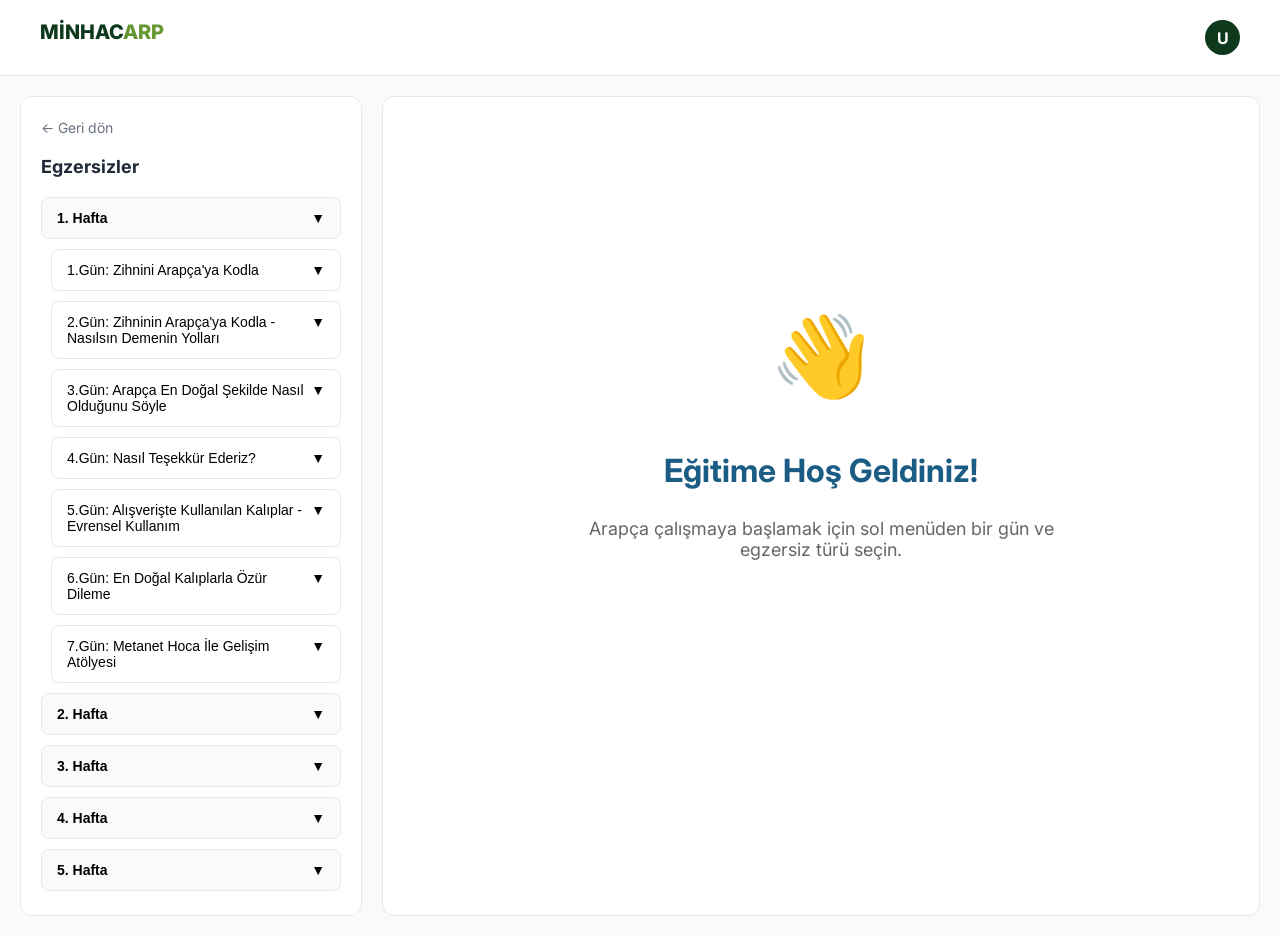
==== egzersizler.html @ 746e1f10 "Add files via upload" ====
<!DOCTYPE html>
<html lang="tr">
<head>
    <meta charset="UTF-8">
    <meta name="viewport" content="width=device-width, initial-scale=1.0">
    <title>Eğitimler - Minhac Arp</title>
    <link rel="stylesheet" href="style-egzersiz.css">
    <link href="https://fonts.googleapis.com/css2?family=Inter:wght@400;500;600;700&display=swap" rel="stylesheet">
</head>
<body>

    <header class="top-header">
        <div class="logo">MİNHAC<span>ARP</span></div>
        <div class="user-profile">U</div>
    </header>

    <div class="app-container">
        
        <aside class="sidebar">
            <a href="dashboard.html" class="back-btn">← Geri dön</a>
            <h2>Egzersizler</h2>

            <div class="accordion-item active">
                <button class="accordion-header">1. Hafta <span class="arrow">▼</span></button>
                <div class="accordion-content" style="display: block;">
                    
                    <div class="day-item active">
                        <button class="day-header">1.Gün: Zihnini Arapça'ya Kodla <span class="arrow">▼</span></button>
                        <ul class="exercise-list" style="display: block;">
                            <li><button class="ex-btn" data-gun="gun1" data-tur="kelime_egzersizleri">Kelime Egzersizleri</button></li>
                            <li><button class="ex-btn" data-gun="gun1" data-tur="diyaloglar">Diyaloglar</button></li>
                            <li><button class="ex-btn active-ex" data-gun="gun1" data-tur="kelime_alistirmasi">Kelime Alıştırması</button></li>
                            <li><button class="ex-btn" data-gun="gun1" data-tur="okuma_alistirmasi">Okuma Alıştırması</button></li>
                        </ul>
                    </div>

                    <div class="day-item">
                        <button class="day-header">2.Gün: Zihninin Arapça'ya Kodla - Nasılsın Demenin Yolları <span class="arrow">▼</span></button>
                        <ul class="exercise-list" style="display: none;">
                            <li><button class="ex-btn" data-gun="gun2" data-tur="kelime_egzersizleri">Kelime Egzersizleri</button></li>
                            <li><button class="ex-btn" data-gun="gun2" data-tur="diyaloglar">Diyaloglar</button></li>
                            <li><button class="ex-btn" data-gun="gun2" data-tur="kelime_alistirmasi">Kelime Alıştırması</button></li>
                            <li><button class="ex-btn" data-gun="gun2" data-tur="okuma_alistirmasi">Okuma Alıştırması</button></li>
                        </ul>
                    </div>

                    <div class="day-item">
                        <button class="day-header">3.Gün: Arapça En Doğal Şekilde Nasıl Olduğunu Söyle <span class="arrow">▼</span></button>
                        <ul class="exercise-list" style="display: none;">
                            <li><button class="ex-btn" data-gun="gun3" data-tur="kelime_egzersizleri">Kelime Egzersizleri</button></li>
                            <li><button class="ex-btn" data-gun="gun3" data-tur="diyaloglar">Diyaloglar</button></li>
                            <li><button class="ex-btn" data-gun="gun3" data-tur="kelime_alistirmasi">Kelime Alıştırması</button></li>
                            <li><button class="ex-btn" data-gun="gun3" data-tur="okuma_alistirmasi">Okuma Alıştırması</button></li>
                        </ul>
                    </div>

                    <div class="day-item">
                        <button class="day-header">4.Gün: Nasıl Teşekkür Ederiz? <span class="arrow">▼</span></button>
                        <ul class="exercise-list" style="display: none;">
                            <li><button class="ex-btn" data-gun="gun4" data-tur="kelime_egzersizleri">Kelime Egzersizleri</button></li>
                            <li><button class="ex-btn" data-gun="gun4" data-tur="diyaloglar">Diyaloglar</button></li>
                            <li><button class="ex-btn" data-gun="gun4" data-tur="kelime_alistirmasi">Kelime Alıştırması</button></li>
                            <li><button class="ex-btn" data-gun="gun4" data-tur="okuma_alistirmasi">Okuma Alıştırması</button></li>
                        </ul>
                    </div>

                    <div class="day-item">
                        <button class="day-header">5.Gün: Alışverişte Kullanılan Kalıplar - Evrensel Kullanım <span class="arrow">▼</span></button>
                        <ul class="exercise-list" style="display: none;">
                            <li><button class="ex-btn" data-gun="gun5" data-tur="kelime_egzersizleri">Kelime Egzersizleri</button></li>
                            <li><button class="ex-btn" data-gun="gun5" data-tur="diyaloglar">Diyaloglar</button></li>
                            <li><button class="ex-btn" data-gun="gun5" data-tur="kelime_alistirmasi">Kelime Alıştırması</button></li>
                            <li><button class="ex-btn" data-gun="gun5" data-tur="okuma_alistirmasi">Okuma Alıştırması</button></li>
                        </ul>
                    </div>

                    <div class="day-item">
                        <button class="day-header">6.Gün: En Doğal Kalıplarla Özür Dileme <span class="arrow">▼</span></button>
                        <ul class="exercise-list" style="display: none;">
                            <li><button class="ex-btn" data-gun="gun6" data-tur="kelime_egzersizleri">Kelime Egzersizleri</button></li>
                            <li><button class="ex-btn" data-gun="gun6" data-tur="diyaloglar">Diyaloglar</button></li>
                            <li><button class="ex-btn" data-gun="gun6" data-tur="kelime_alistirmasi">Kelime Alıştırması</button></li>
                            <li><button class="ex-btn" data-gun="gun6" data-tur="okuma_alistirmasi">Okuma Alıştırması</button></li>
                        </ul>
                    </div>

                    <div class="day-item">
                        <button class="day-header">7.Gün: Metanet Hoca İle Gelişim Atölyesi <span class="arrow">▼</span></button>
                        <ul class="exercise-list" style="display: none;">
                            <li><button class="ex-btn" data-gun="gun7" data-tur="kelime_egzersizleri">Kelime Egzersizleri</button></li>
                            <li><button class="ex-btn" data-gun="gun7" data-tur="diyaloglar">Diyaloglar</button></li>
                            <li><button class="ex-btn" data-gun="gun7" data-tur="kelime_alistirmasi">Kelime Alıştırması</button></li>
                            <li><button class="ex-btn" data-gun="gun7" data-tur="okuma_alistirmasi">Okuma Alıştırması</button></li>
                        </ul>
                    </div>

                </div>
            </div>

            <div class="accordion-item">
                <button class="accordion-header">2. Hafta <span class="arrow">▼</span></button>
                <div class="accordion-content" style="display: none;">
                    
                    <div class="day-item">
                        <button class="day-header">8.Gün: En Doğal Kalıplarla Arapça Telefonda Konuş <span class="arrow">▼</span></button>
                        <ul class="exercise-list" style="display: none;">
                            <li><button class="ex-btn" data-gun="gun8" data-tur="kelime_egzersizleri">Kelime Egzersizleri</button></li>
                            <li><button class="ex-btn" data-gun="gun8" data-tur="diyaloglar">Diyaloglar</button></li>
                            <li><button class="ex-btn" data-gun="gun8" data-tur="kelime_alistirmasi">Kelime Alıştırması</button></li>
                            <li><button class="ex-btn" data-gun="gun8" data-tur="okuma_alistirmasi">Okuma Alıştırması</button></li>
                        </ul>
                    </div>

                    <div class="day-item">
                        <button class="day-header">9.Gün: Bilgi Almak İçin Soru Sorma Şekli <span class="arrow">▼</span></button>
                        <ul class="exercise-list" style="display: none;">
                            <li><button class="ex-btn" data-gun="gun9" data-tur="kelime_egzersizleri">Kelime Egzersizleri</button></li>
                            <li><button class="ex-btn" data-gun="gun9" data-tur="diyaloglar">Diyaloglar</button></li>
                            <li><button class="ex-btn" data-gun="gun9" data-tur="kelime_alistirmasi">Kelime Alıştırması</button></li>
                            <li><button class="ex-btn" data-gun="gun9" data-tur="okuma_alistirmasi">Okuma Alıştırması</button></li>
                        </ul>
                    </div>

                    <div class="day-item">
                        <button class="day-header">10.Gün: 'Bilmiyorum' Demenin Doğru Yolu! <span class="arrow">▼</span></button>
                        <ul class="exercise-list" style="display: none;">
                            <li><button class="ex-btn" data-gun="gun10" data-tur="kelime_egzersizleri">Kelime Egzersizleri</button></li>
                            <li><button class="ex-btn" data-gun="gun10" data-tur="diyaloglar">Diyaloglar</button></li>
                            <li><button class="ex-btn" data-gun="gun10" data-tur="kelime_alistirmasi">Kelime Alıştırması</button></li>
                            <li><button class="ex-btn" data-gun="gun10" data-tur="okuma_alistirmasi">Okuma Alıştırması</button></li>
                        </ul>
                    </div>

                    <div class="day-item">
                        <button class="day-header">11.Gün: Doğal Kalıplarla Fikir Sor/Fikrini Belirt <span class="arrow">▼</span></button>
                        <ul class="exercise-list" style="display: none;">
                            <li><button class="ex-btn" data-gun="gun11" data-tur="kelime_egzersizleri">Kelime Egzersizleri</button></li>
                            <li><button class="ex-btn" data-gun="gun11" data-tur="diyaloglar">Diyaloglar</button></li>
                            <li><button class="ex-btn" data-gun="gun11" data-tur="kelime_alistirmasi">Kelime Alıştırması</button></li>
                            <li><button class="ex-btn" data-gun="gun11" data-tur="okuma_alistirmasi">Okuma Alıştırması</button></li>
                        </ul>
                    </div>

                    <div class="day-item">
                        <button class="day-header">12.Gün: Arapça'da En Doğal Havaalanı İfadeleri <span class="arrow">▼</span></button>
                        <ul class="exercise-list" style="display: none;">
                            <li><button class="ex-btn" data-gun="gun12" data-tur="kelime_egzersizleri">Kelime Egzersizleri</button></li>
                            <li><button class="ex-btn" data-gun="gun12" data-tur="diyaloglar">Diyaloglar</button></li>
                            <li><button class="ex-btn" data-gun="gun12" data-tur="kelime_alistirmasi">Kelime Alıştırması</button></li>
                            <li><button class="ex-btn" data-gun="gun12" data-tur="okuma_alistirmasi">Okuma Alıştırması</button></li>
                        </ul>
                    </div>

                    <div class="day-item">
                        <button class="day-header">13.Gün: Arapça'da En Doğal Otel İfadeleri <span class="arrow">▼</span></button>
                        <ul class="exercise-list" style="display: none;">
                            <li><button class="ex-btn" data-gun="gun13" data-tur="kelime_egzersizleri">Kelime Egzersizleri</button></li>
                            <li><button class="ex-btn" data-gun="gun13" data-tur="diyaloglar">Diyaloglar</button></li>
                            <li><button class="ex-btn" data-gun="gun13" data-tur="kelime_alistirmasi">Kelime Alıştırması</button></li>
                            <li><button class="ex-btn" data-gun="gun13" data-tur="okuma_alistirmasi">Okuma Alıştırması</button></li>
                        </ul>
                    </div>

                    <div class="day-item">
                        <button class="day-header">14.Gün: Metanet Hoca İle Gelişim Atölyesi <span class="arrow">▼</span></button>
                        <ul class="exercise-list" style="display: none;">
                            <li><button class="ex-btn" data-gun="gun14" data-tur="kelime_egzersizleri">Kelime Egzersizleri</button></li>
                            <li><button class="ex-btn" data-gun="gun14" data-tur="diyaloglar">Diyaloglar</button></li>
                            <li><button class="ex-btn" data-gun="gun14" data-tur="kelime_alistirmasi">Kelime Alıştırması</button></li>
                            <li><button class="ex-btn" data-gun="gun14" data-tur="okuma_alistirmasi">Okuma Alıştırması</button></li>
                        </ul>
                    </div>

                </div>
            </div>

            <div class="accordion-item">
                <button class="accordion-header">3. Hafta <span class="arrow">▼</span></button>
                <div class="accordion-content" style="display: none;">
                    
                    <div class="day-item">
                        <button class="day-header">15.Gün: Gelecek Planlardan Bahsetme <span class="arrow">▼</span></button>
                        <ul class="exercise-list" style="display: none;">
                            <li><button class="ex-btn" data-gun="gun15" data-tur="kelime_egzersizleri">Kelime Egzersizleri</button></li>
                            <li><button class="ex-btn" data-gun="gun15" data-tur="diyaloglar">Diyaloglar</button></li>
                            <li><button class="ex-btn" data-gun="gun15" data-tur="kelime_alistirmasi">Kelime Alıştırması</button></li>
                            <li><button class="ex-btn" data-gun="gun15" data-tur="okuma_alistirmasi">Okuma Alıştırması</button></li>
                        </ul>
                    </div>

                    <div class="day-item">
                        <button class="day-header">16.Gün: Beğenip/Beğenmediğini İfade Etmenin Yolları <span class="arrow">▼</span></button>
                        <ul class="exercise-list" style="display: none;">
                            <li><button class="ex-btn" data-gun="gun16" data-tur="kelime_egzersizleri">Kelime Egzersizleri</button></li>
                            <li><button class="ex-btn" data-gun="gun16" data-tur="diyaloglar">Diyaloglar</button></li>
                            <li><button class="ex-btn" data-gun="gun16" data-tur="kelime_alistirmasi">Kelime Alıştırması</button></li>
                            <li><button class="ex-btn" data-gun="gun16" data-tur="okuma_alistirmasi">Okuma Alıştırması</button></li>
                        </ul>
                    </div>

                    <div class="day-item">
                        <button class="day-header">17.Gün: En Doğal Kalıplarla İlişkini Tanımla <span class="arrow">▼</span></button>
                        <ul class="exercise-list" style="display: none;">
                            <li><button class="ex-btn" data-gun="gun17" data-tur="kelime_egzersizleri">Kelime Egzersizleri</button></li>
                            <li><button class="ex-btn" data-gun="gun17" data-tur="diyaloglar">Diyaloglar</button></li>
                            <li><button class="ex-btn" data-gun="gun17" data-tur="kelime_alistirmasi">Kelime Alıştırması</button></li>
                            <li><button class="ex-btn" data-gun="gun17" data-tur="okuma_alistirmasi">Okuma Alıştırması</button></li>
                        </ul>
                    </div>

                    <div class="day-item">
                        <button class="day-header">18.Gün: En Doğal Hatırlama; Hatırlatma ve Unutma İfadeleri <span class="arrow">▼</span></button>
                        <ul class="exercise-list" style="display: none;">
                            <li><button class="ex-btn" data-gun="gun18" data-tur="kelime_egzersizleri">Kelime Egzersizleri</button></li>
                            <li><button class="ex-btn" data-gun="gun18" data-tur="diyaloglar">Diyaloglar</button></li>
                            <li><button class="ex-btn" data-gun="gun18" data-tur="kelime_alistirmasi">Kelime Alıştırması</button></li>
                            <li><button class="ex-btn" data-gun="gun18" data-tur="okuma_alistirmasi">Okuma Alıştırması</button></li>
                        </ul>
                    </div>

                    <div class="day-item">
                        <button class="day-header">19.Gün: En Doğal Kalıplarla Arapça Yardım İste <span class="arrow">▼</span></button>
                        <ul class="exercise-list" style="display: none;">
                            <li><button class="ex-btn" data-gun="gun19" data-tur="kelime_egzersizleri">Kelime Egzersizleri</button></li>
                            <li><button class="ex-btn" data-gun="gun19" data-tur="diyaloglar">Diyaloglar</button></li>
                            <li><button class="ex-btn" data-gun="gun19" data-tur="kelime_alistirmasi">Kelime Alıştırması</button></li>
                            <li><button class="ex-btn" data-gun="gun19" data-tur="okuma_alistirmasi">Okuma Alıştırması</button></li>
                        </ul>
                    </div>

                    <div class="day-item">
                        <button class="day-header">20.Gün: Arapça'da Doktor Randevusu İfadeleri <span class="arrow">▼</span></button>
                        <ul class="exercise-list" style="display: none;">
                            <li><button class="ex-btn" data-gun="gun20" data-tur="kelime_egzersizleri">Kelime Egzersizleri</button></li>
                            <li><button class="ex-btn" data-gun="gun20" data-tur="diyaloglar">Diyaloglar</button></li>
                            <li><button class="ex-btn" data-gun="gun20" data-tur="kelime_alistirmasi">Kelime Alıştırması</button></li>
                            <li><button class="ex-btn" data-gun="gun20" data-tur="okuma_alistirmasi">Okuma Alıştırması</button></li>
                        </ul>
                    </div>

                    <div class="day-item">
                        <button class="day-header">21.Gün: Metanet Hoca İle Gelişim Atölyesi <span class="arrow">▼</span></button>
                        <ul class="exercise-list" style="display: none;">
                            <li><button class="ex-btn" data-gun="gun21" data-tur="kelime_egzersizleri">Kelime Egzersizleri</button></li>
                            <li><button class="ex-btn" data-gun="gun21" data-tur="diyaloglar">Diyaloglar</button></li>
                            <li><button class="ex-btn" data-gun="gun21" data-tur="kelime_alistirmasi">Kelime Alıştırması</button></li>
                            <li><button class="ex-btn" data-gun="gun21" data-tur="okuma_alistirmasi">Okuma Alıştırması</button></li>
                        </ul>
                    </div>

                </div>
            </div>

            <div class="accordion-item">
                <button class="accordion-header">4. Hafta <span class="arrow">▼</span></button>
                <div class="accordion-content" style="display: none;">
                    
                    <div class="day-item">
                        <button class="day-header">22.Gün: Geçmişte Anılardan Bahsetme <span class="arrow">▼</span></button>
                        <ul class="exercise-list" style="display: none;">
                            <li><button class="ex-btn" data-gun="gun22" data-tur="kelime_egzersizleri">Kelime Egzersizleri</button></li>
                            <li><button class="ex-btn" data-gun="gun22" data-tur="diyaloglar">Diyaloglar</button></li>
                            <li><button class="ex-btn" data-gun="gun22" data-tur="kelime_alistirmasi">Kelime Alıştırması</button></li>
                            <li><button class="ex-btn" data-gun="gun22" data-tur="okuma_alistirmasi">Okuma Alıştırması</button></li>
                        </ul>
                    </div>

                    <div class="day-item">
                        <button class="day-header">23.Gün: Hayat Boyu Yaşanan Deneyimler İçin Arapça Kalıplar <span class="arrow">▼</span></button>
                        <ul class="exercise-list" style="display: none;">
                            <li><button class="ex-btn" data-gun="gun23" data-tur="kelime_egzersizleri">Kelime Egzersizleri</button></li>
                            <li><button class="ex-btn" data-gun="gun23" data-tur="diyaloglar">Diyaloglar</button></li>
                            <li><button class="ex-btn" data-gun="gun23" data-tur="kelime_alistirmasi">Kelime Alıştırması</button></li>
                            <li><button class="ex-btn" data-gun="gun23" data-tur="okuma_alistirmasi">Okuma Alıştırması</button></li>
                        </ul>
                    </div>

                    <div class="day-item">
                        <button class="day-header">24.Gün: Öneri İfade Şekilleri <span class="arrow">▼</span></button>
                        <ul class="exercise-list" style="display: none;">
                            <li><button class="ex-btn" data-gun="gun24" data-tur="kelime_egzersizleri">Kelime Egzersizleri</button></li>
                            <li><button class="ex-btn" data-gun="gun24" data-tur="diyaloglar">Diyaloglar</button></li>
                            <li><button class="ex-btn" data-gun="gun24" data-tur="kelime_alistirmasi">Kelime Alıştırması</button></li>
                            <li><button class="ex-btn" data-gun="gun24" data-tur="okuma_alistirmasi">Okuma Alıştırması</button></li>
                        </ul>
                    </div>

                    <div class="day-item">
                        <button class="day-header">25.Gün: İş Hayatında En Çok İhtiyaç Duyulan Kalıplar <span class="arrow">▼</span></button>
                        <ul class="exercise-list" style="display: none;">
                            <li><button class="ex-btn" data-gun="gun25" data-tur="kelime_egzersizleri">Kelime Egzersizleri</button></li>
                            <li><button class="ex-btn" data-gun="gun25" data-tur="diyaloglar">Diyaloglar</button></li>
                            <li><button class="ex-btn" data-gun="gun25" data-tur="kelime_alistirmasi">Kelime Alıştırması</button></li>
                            <li><button class="ex-btn" data-gun="gun25" data-tur="okuma_alistirmasi">Okuma Alıştırması</button></li>
                        </ul>
                    </div>

                    <div class="day-item">
                        <button class="day-header">26.Gün: En Doğal Kalıplarla Arapça Hava Durumu <span class="arrow">▼</span></button>
                        <ul class="exercise-list" style="display: none;">
                            <li><button class="ex-btn" data-gun="gun26" data-tur="kelime_egzersizleri">Kelime Egzersizleri</button></li>
                            <li><button class="ex-btn" data-gun="gun26" data-tur="diyaloglar">Diyaloglar</button></li>
                            <li><button class="ex-btn" data-gun="gun26" data-tur="kelime_alistirmasi">Kelime Alıştırması</button></li>
                            <li><button class="ex-btn" data-gun="gun26" data-tur="okuma_alistirmasi">Okuma Alıştırması</button></li>
                        </ul>
                    </div>

                    <div class="day-item">
                        <button class="day-header">27.Gün: En Doğal Kalıplarla Arapça Yol Tarifi <span class="arrow">▼</span></button>
                        <ul class="exercise-list" style="display: none;">
                            <li><button class="ex-btn" data-gun="gun27" data-tur="kelime_egzersizleri">Kelime Egzersizleri</button></li>
                            <li><button class="ex-btn" data-gun="gun27" data-tur="diyaloglar">Diyaloglar</button></li>
                            <li><button class="ex-btn" data-gun="gun27" data-tur="kelime_alistirmasi">Kelime Alıştırması</button></li>
                            <li><button class="ex-btn" data-gun="gun27" data-tur="okuma_alistirmasi">Okuma Alıştırması</button></li>
                        </ul>
                    </div>

                    <div class="day-item">
                        <button class="day-header">28.Gün: Metanet Hoca İle Gelişim Atölyesi <span class="arrow">▼</span></button>
                        <ul class="exercise-list" style="display: none;">
                            <li><button class="ex-btn" data-gun="gun28" data-tur="kelime_egzersizleri">Kelime Egzersizleri</button></li>
                            <li><button class="ex-btn" data-gun="gun28" data-tur="diyaloglar">Diyaloglar</button></li>
                            <li><button class="ex-btn" data-gun="gun28" data-tur="kelime_alistirmasi">Kelime Alıştırması</button></li>
                            <li><button class="ex-btn" data-gun="gun28" data-tur="okuma_alistirmasi">Okuma Alıştırması</button></li>
                        </ul>
                    </div>

                </div>
            </div>

            <div class="accordion-item">
                <button class="accordion-header">5. Hafta <span class="arrow">▼</span></button>
                <div class="accordion-content" style="display: none;">
                    
                    <div class="day-item">
                        <button class="day-header">29.Gün: En Doğal Kalıplarla Yaşından Bahset <span class="arrow">▼</span></button>
                        <ul class="exercise-list" style="display: none;">
                            <li><button class="ex-btn" data-gun="gun29" data-tur="kelime_egzersizleri">Kelime Egzersizleri</button></li>
                            <li><button class="ex-btn" data-gun="gun29" data-tur="diyaloglar">Diyaloglar</button></li>
                            <li><button class="ex-btn" data-gun="gun29" data-tur="kelime_alistirmasi">Kelime Alıştırması</button></li>
                            <li><button class="ex-btn" data-gun="gun29" data-tur="okuma_alistirmasi">Okuma Alıştırması</button></li>
                        </ul>
                    </div>

                    <div class="day-item">
                        <button class="day-header">30.Gün: Konuşmayı Sonlandırma Kalıpları <span class="arrow">▼</span></button>
                        <ul class="exercise-list" style="display: none;">
                            <li><button class="ex-btn" data-gun="gun30" data-tur="kelime_egzersizleri">Kelime Egzersizleri</button></li>
                            <li><button class="ex-btn" data-gun="gun30" data-tur="diyaloglar">Diyaloglar</button></li>
                            <li><button class="ex-btn" data-gun="gun30" data-tur="kelime_alistirmasi">Kelime Alıştırması</button></li>
                            <li><button class="ex-btn" data-gun="gun30" data-tur="okuma_alistirmasi">Okuma Alıştırması</button></li>
                        </ul>
                    </div>

                    <div class="day-item">
                        <button class="day-header">31.Gün: Tanıştırma Kalıpları <span class="arrow">▼</span></button>
                        <ul class="exercise-list" style="display: none;">
                            <li><button class="ex-btn" data-gun="gun31" data-tur="kelime_egzersizleri">Kelime Egzersizleri</button></li>
                            <li><button class="ex-btn" data-gun="gun31" data-tur="diyaloglar">Diyaloglar</button></li>
                            <li><button class="ex-btn" data-gun="gun31" data-tur="kelime_alistirmasi">Kelime Alıştırması</button></li>
                            <li><button class="ex-btn" data-gun="gun31" data-tur="okuma_alistirmasi">Okuma Alıştırması</button></li>
                        </ul>
                    </div>

                </div>
            </div>

        </aside>

        <main class="main-content">
            <div class="content-header">
                <p>Kelime listesini çalış, egzersizi tamamla.</p>
            </div>

            <div class="tabs-container">
                <button class="tab-badge">Günün Kelimeleri</button>
                
                <div class="action-tabs">
                    <button class="action-tab active">Kartlar</button>
                    <button class="action-tab">Öğrenme</button>
                    <button class="action-tab">Çoktan Seçmeli</button>
                    <button class="action-tab">Doğru/Yanlış</button>
                    <button class="action-tab">Eşleştirme</button>
                </div>

                <div class="flashcard-container">
                    <div class="flashcard">
                        <span class="status-badge">✓ Öğrenildi</span>
                        <h1 class="word">مرحباً <span class="audio-icon">🔊</span></h1>
                    </div>
                </div>

                <div class="bottom-controls">
                    <button class="btn btn-outline">Önceki</button>
                    <button class="btn btn-outline">Biliyorum</button>
                    <button class="btn btn-primary">Sonraki</button>
                </div>
            </div>
        </main>

    </div>
    <script src="icerik.js"></script>
    <script src="script.js"></script>
</body>
</html>
---- style-egzersiz.css ----
:root {
    --brand-dark: #0f391c;
    --brand-light: #659834;
    --bg-color: #fafafa;
    --border-color: #e5e7eb;
    --text-main: #1f2937;
    --text-muted: #6b7280;
}

body {
    margin: 0;
    font-family: 'Inter', sans-serif;
    background-color: var(--bg-color);
    color: var(--text-main);
}

.top-header {
    display: flex;
    justify-content: space-between;
    padding: 20px 40px;
    background: white;
    border-bottom: 1px solid var(--border-color);
}

.logo { font-size: 20px; font-weight: 800; color: var(--brand-dark); }
.logo span { color: var(--brand-light); }
.user-profile { width: 35px; height: 35px; background: var(--brand-dark); color: white; border-radius: 50%; display: flex; align-items: center; justify-content: center; font-weight: bold;}

.app-container {
    display: flex;
    max-width: 1400px;
    margin: 0 auto;
    padding: 20px;
    gap: 20px;
    height: calc(100vh - 80px);
}

/* Sidebar Tasarımı */
.sidebar {
    width: 300px;
    background: white;
    border: 1px solid var(--border-color);
    border-radius: 12px;
    padding: 20px;
    overflow-y: auto;
}

.back-btn {
    display: inline-block;
    color: var(--text-muted);
    text-decoration: none;
    font-size: 14px;
    margin-bottom: 20px;
}

.sidebar h2 { margin-top: 0; font-size: 18px; margin-bottom: 20px; }

.accordion-header, .day-header {
    width: 100%;
    text-align: left;
    background: #f9fafb;
    border: 1px solid var(--border-color);
    padding: 12px 15px;
    border-radius: 8px;
    font-size: 14px;
    font-weight: 600;
    cursor: pointer;
    display: flex;
    justify-content: space-between;
    margin-bottom: 10px;
}

.day-header { background: white; font-weight: 500; }

.accordion-content { padding-left: 10px; display: none; }
.exercise-list { list-style: none; padding: 0; margin: 0 0 15px 15px; }

.ex-btn {
    width: 100%;
    text-align: left;
    background: white;
    border: 1px solid var(--border-color);
    padding: 10px 15px;
    border-radius: 6px;
    margin-bottom: 5px;
    font-size: 13px;
    cursor: pointer;
    color: var(--text-muted);
}

.ex-btn.active-ex {
    background: #f0fdf4;
    border-color: var(--brand-light);
    color: var(--brand-dark);
    font-weight: 600;
}

/* Sağ İçerik Tasarımı */
.main-content {
    flex: 1;
    background: white;
    border: 1px solid var(--border-color);
    border-radius: 12px;
    padding: 30px;
    display: flex;
    flex-direction: column;
}

.content-header {
    border-bottom: 1px solid var(--border-color);
    padding-bottom: 15px;
    margin-bottom: 20px;
}

.tab-badge {
    background: #eff6ff;
    color: #2563eb;
    border: 1px solid #bfdbfe;
    padding: 8px 16px;
    border-radius: 6px;
    font-weight: 600;
    font-size: 14px;
    margin-bottom: 20px;
}

.action-tabs {
    display: flex;
    gap: 10px;
    margin-bottom: 40px;
    justify-content: center;
}

.action-tab {
    padding: 10px 20px;
    background: white;
    border: 1px solid var(--border-color);
    border-radius: 8px;
    cursor: pointer;
    font-weight: 500;
}

.action-tab.active {
    background: var(--brand-dark);
    color: white;
    border-color: var(--brand-dark);
}

/* Flashcard */
.flashcard-container {
    display: flex;
    justify-content: center;
    margin-bottom: 40px;
}

.flashcard {
    width: 500px;
    height: 300px;
    border: 1px solid var(--border-color);
    border-radius: 16px;
    display: flex;
    align-items: center;
    justify-content: center;
    position: relative;
    box-shadow: 0 4px 6px -1px rgba(0, 0, 0, 0.05);
}

.status-badge {
    position: absolute;
    top: 20px;
    right: 20px;
    background: #dcfce7;
    color: #166534;
    padding: 5px 10px;
    border-radius: 20px;
    font-size: 12px;
    font-weight: 600;
}

.flashcard .word {
    font-size: 40px;
    font-weight: 700;
    display: flex;
    align-items: center;
    gap: 15px;
}

.audio-icon {
    font-size: 24px;
    background: #f3f4f6;
    padding: 10px;
    border-radius: 50%;
    cursor: pointer;
}

.bottom-controls {
    display: flex;
    justify-content: center;
    gap: 15px;
}

.btn {
    padding: 12px 24px;
    border-radius: 8px;
    font-weight: 600;
    cursor: pointer;
    font-size: 14px;
}

.btn-outline {
    background: white;
    border: 1px solid var(--border-color);
    color: var(--text-main);
}

.btn-primary {
    background: var(--brand-dark);
    color: white;
    border: none;
}

.kelime-grid {
    display: grid;
    grid-template-columns: repeat(auto-fit, minmax(220px, 1fr));
    gap: 15px;
    margin-top: 20px;
}

.kelime-card {
    background: white;
    border: 1px solid var(--border-color);
    border-radius: 12px;
    padding: 15px;
    display: flex;
    flex-direction: column;
}

.card-top {
    display: flex;
    justify-content: space-between;
    align-items: center;
    margin-bottom: 5px;
}

.arapca-kelime {
    font-size: 22px;
    font-weight: 700;
    color: var(--brand-dark);
    margin: 0;
    text-align: right;
}

.turkce-anlam {
    font-size: 13px;
    color: var(--text-muted);
    margin: 0 0 15px 0;
}

.mic-btn {
    background: var(--brand-dark);
    color: white;
    border: none;
    border-radius: 8px;
    padding: 10px;
    font-size: 18px;
    cursor: pointer;
    transition: opacity 0.2s;
}

.mic-btn:hover { opacity: 0.9; }
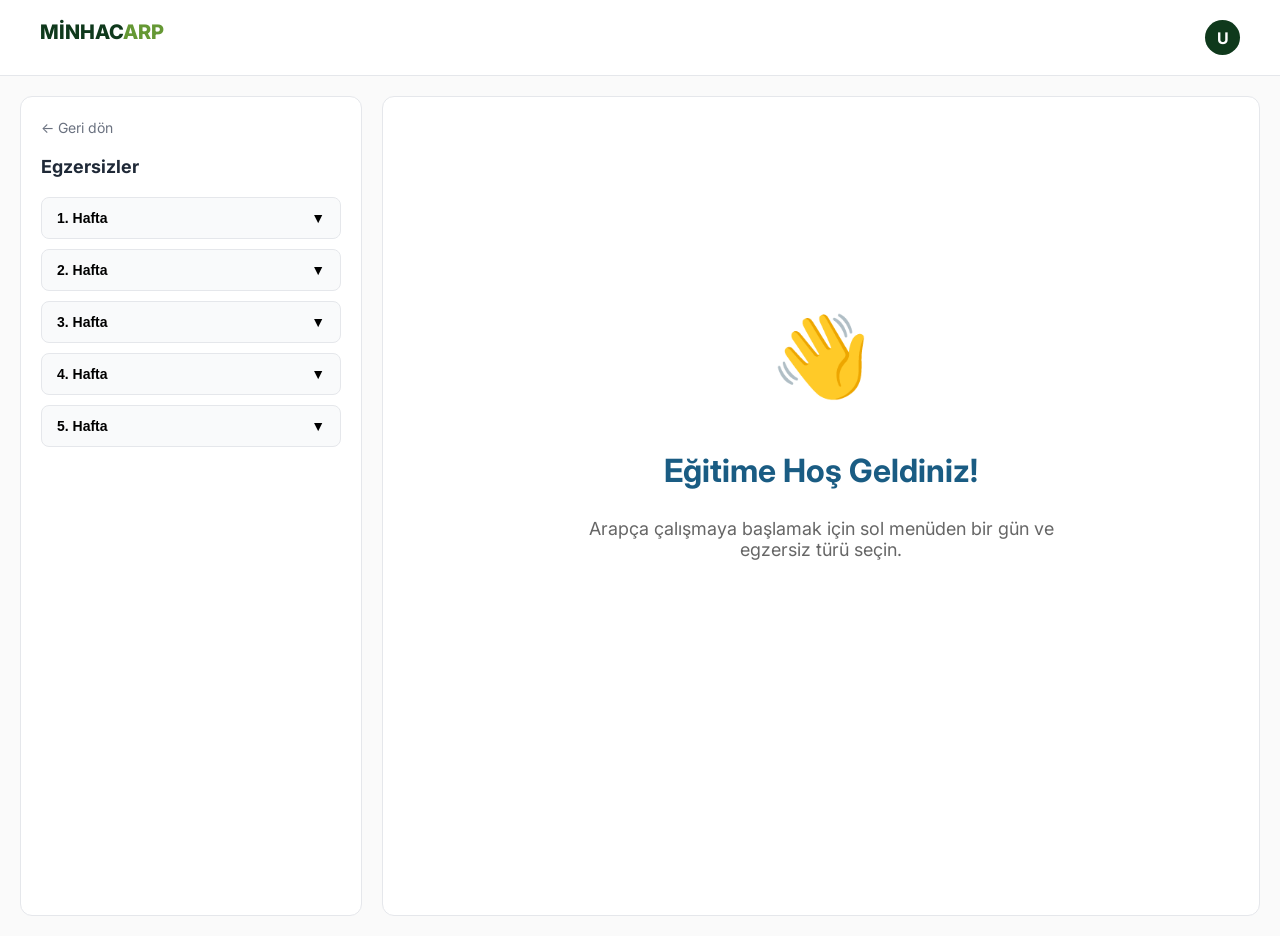
==== commit cb535936: "Add files via upload" ====
--- a/egzersizler.html
+++ b/egzersizler.html
@@ -6,6 +6,74 @@
     <title>Eğitimler - Minhac Arp</title>
     <link rel="stylesheet" href="style-egzersiz.css">
     <link href="https://fonts.googleapis.com/css2?family=Inter:wght@400;500;600;700&display=swap" rel="stylesheet">
+    <style>
+        .reading-box {
+            position: relative; 
+            padding: 45px 20px 20px 20px; 
+            background: #fff;
+            border-radius: 8px;
+            box-shadow: 0 2px 8px rgba(0,0,0,0.05);
+            margin-top: 20px;
+            min-height: 200px;
+        }
+
+        #translate-btn {
+            position: absolute;
+            top: 10px;
+            right: 10px;
+            background: #f8f9fa;
+            border: 1px solid #ddd;
+            border-radius: 5px;
+            padding: 5px 15px;
+            cursor: pointer;
+            font-size: 13px;
+            font-weight: 600;
+            color: #333;
+            z-index: 10;
+            transition: all 0.2s ease;
+        }
+
+        #translate-btn:hover {
+            background: #e2e6ea;
+        }
+
+        #reading-text[data-lang="tr"] {
+            direction: ltr;
+            text-align: left;
+            font-size: 16px;
+            line-height: 1.6;
+        }
+        #reading-text[data-lang="ar"] {
+            direction: rtl;
+            text-align: right;
+            font-size: 22px; 
+            line-height: 1.8;
+        }
+
+        .reading-level-tabs {
+            margin-top: 15px;
+        }
+
+        .reading-level-tab {
+            border: none;
+            border-radius: 6px;
+            padding: 8px 14px;
+            cursor: pointer;
+            font-weight: 600;
+            background: #f1f3f5;
+            color: #333;
+            transition: all 0.2s ease;
+        }
+
+        .reading-level-tab:hover {
+            background: #e2e6ea;
+        }
+
+        .reading-level-tab.active {
+            background: #222;
+            color: #fff;
+        }
+    </style>
 </head>
 <body>
 
@@ -35,7 +103,7 @@
                     </div>
 
                     <div class="day-item">
-                        <button class="day-header">2.Gün: Zihninin Arapça'ya Kodla - Nasılsın Demenin Yolları <span class="arrow">▼</span></button>
+                        <button class="day-header">2.Gün: Zihnini Arapça'ya Kodla - Nasılsın Demenin Yolları <span class="arrow">▼</span></button>
                         <ul class="exercise-list" style="display: none;">
                             <li><button class="ex-btn" data-gun="gun2" data-tur="kelime_egzersizleri">Kelime Egzersizleri</button></li>
                             <li><button class="ex-btn" data-gun="gun2" data-tur="diyaloglar">Diyaloglar</button></li>
@@ -383,14 +451,38 @@
                     <button class="action-tab">Eşleştirme</button>
                 </div>
 
-                <div class="flashcard-container">
+                <div id="okuma-alistirmasi-alani" style="display: none;">
+                
+                <div class="action-tabs reading-level-tabs">
+                    <button class="reading-level-tab active" data-seviye="basit">Basit</button>
+                    <button class="reading-level-tab" data-seviye="orta">Orta</button>
+                    <button class="reading-level-tab" data-seviye="ileri">İleri</button>
+                </div>
+
+                <div class="reading-box"> 
+                    <button id="translate-btn" onclick="toggleTranslation()" title="Türkçe/Arapça Değiştir">
+                        <span id="btn-text">TR</span>
+                    </button>
+                
+                    <p id="reading-text" data-lang="ar">
+                        Arapça metin buraya gelecek...
+                    </p>
+                </div>
+                
+                <div class="bottom-controls" style="margin-top: 20px;">
+                    <button class="btn btn-primary">Alıştırmayı Tamamla</button>
+                </div>
+
+            </div>
+
+                <div id="flashcard-alani" class="flashcard-container">
                     <div class="flashcard">
                         <span class="status-badge">✓ Öğrenildi</span>
                         <h1 class="word">مرحباً <span class="audio-icon">🔊</span></h1>
                     </div>
                 </div>
 
-                <div class="bottom-controls">
+                <div id="flashcard-controls" class="bottom-controls">
                     <button class="btn btn-outline">Önceki</button>
                     <button class="btn btn-outline">Biliyorum</button>
                     <button class="btn btn-primary">Sonraki</button>
@@ -401,5 +493,286 @@
     </div>
     <script src="icerik.js"></script>
     <script src="script.js"></script>
+    <script>
+        /*
+            Bu bölüm sadece bu HTML dosyasındaki okuma/çeviri tarafını sağlamlaştırır.
+            Mevcut sayfa mantığını bozmaz:
+            - Hafta/gün menüsü aynı kalır.
+            - Kelime kartları aynı kalır.
+            - Okuma alıştırması seçilince okuma alanı görünür, kart alanı gizlenir.
+            - Başka egzersiz seçilince kart alanı geri gelir.
+            - Çeviri artık demo metinle gerçek metni ezmez.
+        */
+
+        let isTurkish = false;
+        let aktifSeviye = "basit";
+
+        function normalizeKey(value) {
+            return String(value || "")
+                .trim()
+                .toLowerCase()
+                .replaceAll("ı", "i")
+                .replaceAll("ğ", "g")
+                .replaceAll("ü", "u")
+                .replaceAll("ş", "s")
+                .replaceAll("ö", "o")
+                .replaceAll("ç", "c");
+        }
+
+        function getAktifGun() {
+            const aktifButon = document.querySelector(".ex-btn.active-ex");
+            return aktifButon ? aktifButon.dataset.gun : "gun1";
+        }
+
+        function getAktifTur() {
+            const aktifButon = document.querySelector(".ex-btn.active-ex");
+            return aktifButon ? aktifButon.dataset.tur : "kelime_alistirmasi";
+        }
+
+        function getReadingTextElement() {
+            return document.getElementById("reading-text");
+        }
+
+        function resetTranslationState() {
+            const textElement = getReadingTextElement();
+            const btnText = document.getElementById("btn-text");
+
+            isTurkish = false;
+
+            if (btnText) {
+                btnText.innerText = "TR";
+            }
+
+            if (textElement) {
+                textElement.setAttribute("data-lang", "ar");
+            }
+        }
+
+        function setReadingContent(arabicText, turkishText) {
+            const textElement = getReadingTextElement();
+
+            if (!textElement) return;
+
+            textElement.dataset.ar = arabicText || "";
+            textElement.dataset.tr = turkishText || "";
+            textElement.innerText = arabicText || "Arapça metin bulunamadı.";
+            textElement.setAttribute("data-lang", "ar");
+
+            resetTranslationState();
+        }
+
+        function readNestedValue(obj, keys) {
+            let current = obj;
+
+            for (const key of keys) {
+                if (!current || typeof current !== "object") return null;
+                current = current[key];
+            }
+
+            return current;
+        }
+
+        function extractReadingPair(candidate) {
+            if (!candidate || typeof candidate !== "object") return null;
+
+            const arabicText =
+                candidate.ar ||
+                candidate.arapca ||
+                candidate.arabic ||
+                candidate.metin ||
+                candidate.text ||
+                candidate.icerik ||
+                candidate[aktifSeviye];
+
+            const turkishText =
+                candidate.tr ||
+                candidate.turkce ||
+                candidate.turkish ||
+                candidate.ceviri ||
+                candidate.translation ||
+                candidate[aktifSeviye + "_tr"];
+
+            if (!arabicText && !turkishText) return null;
+
+            return {
+                ar: arabicText || "",
+                tr: turkishText || ""
+            };
+        }
+
+        function findReadingPairFromKnownSources(gun, seviye) {
+            /*
+                Bu fonksiyon icerik.js dosyandaki değişken adını kesin bilmeden
+                yaygın veri şekillerini denemek için var.
+
+                Desteklenen örnek yapılar:
+
+                window.okumaMetinleri = {
+                    gun1: {
+                        basit: { ar: "...", tr: "..." },
+                        orta: { ar: "...", tr: "..." },
+                        ileri: { ar: "...", tr: "..." }
+                    }
+                }
+
+                veya:
+
+                window.icerikler = {
+                    gun1: {
+                        okuma_alistirmasi: {
+                            basit: { arapca: "...", turkce: "..." }
+                        }
+                    }
+                }
+            */
+
+            const sources = [
+                window.okumaMetinleri,
+                window.okumaMetinleriData,
+                window.icerikler,
+                window.icerik,
+                window.egzersizIcerikleri,
+                window.data
+            ].filter(Boolean);
+
+            const pathsToTry = [
+                [gun, seviye],
+                [gun, "okuma_alistirmasi", seviye],
+                [gun, "okumaAlistirmasi", seviye],
+                ["okuma_alistirmasi", gun, seviye],
+                ["okumaAlistirmasi", gun, seviye],
+                [seviye],
+                [gun]
+            ];
+
+            for (const source of sources) {
+                for (const path of pathsToTry) {
+                    const value = readNestedValue(source, path);
+                    const pair = extractReadingPair(value);
+
+                    if (pair) return pair;
+                }
+            }
+
+            return null;
+        }
+
+        function loadReadingContent() {
+            const textElement = getReadingTextElement();
+            if (!textElement) return;
+
+            const gun = getAktifGun();
+            const pair = findReadingPairFromKnownSources(gun, aktifSeviye);
+
+            if (pair) {
+                setReadingContent(pair.ar, pair.tr);
+                return;
+            }
+
+            /*
+                Dışarıdaki script.js zaten metni yüklediyse onu bozmayalım.
+                Ancak data-ar yoksa mevcut Arapça metni data-ar olarak saklayalım.
+            */
+            if (!textElement.dataset.ar && textElement.innerText.trim()) {
+                textElement.dataset.ar = textElement.innerText.trim();
+            }
+
+            resetTranslationState();
+        }
+
+        function toggleTranslation() {
+            const textElement = getReadingTextElement();
+            const btnText = document.getElementById("btn-text");
+
+            if (!textElement || !btnText) return;
+
+            const arabicText = textElement.dataset.ar || textElement.innerText.trim();
+            const turkishText = textElement.dataset.tr || "";
+
+            if (!isTurkish) {
+                if (!turkishText) {
+                    /*
+                        Eski koddaki demo metin burada gerçek metni eziyordu.
+                        Türkçe çeviri yoksa metni değiştirmiyoruz.
+                    */
+                    btnText.innerText = "TR";
+                    return;
+                }
+
+                textElement.innerText = turkishText;
+                textElement.setAttribute("data-lang", "tr");
+                btnText.innerText = "AR";
+                isTurkish = true;
+            } else {
+                textElement.innerText = arabicText;
+                textElement.setAttribute("data-lang", "ar");
+                btnText.innerText = "TR";
+                isTurkish = false;
+            }
+        }
+
+        function showReadingArea() {
+            const readingArea = document.getElementById("okuma-alistirmasi-alani");
+            const flashcardArea = document.getElementById("flashcard-alani");
+            const flashcardControls = document.getElementById("flashcard-controls");
+
+            if (readingArea) readingArea.style.display = "block";
+            if (flashcardArea) flashcardArea.style.display = "none";
+            if (flashcardControls) flashcardControls.style.display = "none";
+
+            loadReadingContent();
+        }
+
+        function showFlashcardArea() {
+            const readingArea = document.getElementById("okuma-alistirmasi-alani");
+            const flashcardArea = document.getElementById("flashcard-alani");
+            const flashcardControls = document.getElementById("flashcard-controls");
+
+            if (readingArea) readingArea.style.display = "none";
+            if (flashcardArea) flashcardArea.style.display = "block";
+            if (flashcardControls) flashcardControls.style.display = "flex";
+
+            resetTranslationState();
+        }
+
+        document.addEventListener("DOMContentLoaded", function () {
+            const exerciseButtons = document.querySelectorAll(".ex-btn");
+            const levelButtons = document.querySelectorAll(".reading-level-tab");
+
+            exerciseButtons.forEach(function (button) {
+                button.addEventListener("click", function () {
+                    exerciseButtons.forEach(btn => btn.classList.remove("active-ex"));
+                    button.classList.add("active-ex");
+
+                    const tur = button.dataset.tur;
+
+                    if (tur === "okuma_alistirmasi") {
+                        showReadingArea();
+                    } else {
+                        showFlashcardArea();
+                    }
+                });
+            });
+
+            levelButtons.forEach(function (button) {
+                button.addEventListener("click", function () {
+                    levelButtons.forEach(btn => btn.classList.remove("active"));
+                    button.classList.add("active");
+
+                    aktifSeviye = button.dataset.seviye || normalizeKey(button.innerText);
+                    loadReadingContent();
+                });
+            });
+
+            /*
+                Sayfa ilk açıldığında aktif egzersiz neyse görünümü ona göre ayarla.
+            */
+            if (getAktifTur() === "okuma_alistirmasi") {
+                showReadingArea();
+            } else {
+                showFlashcardArea();
+            }
+        });
+    </script>
 </body>
 </html>
